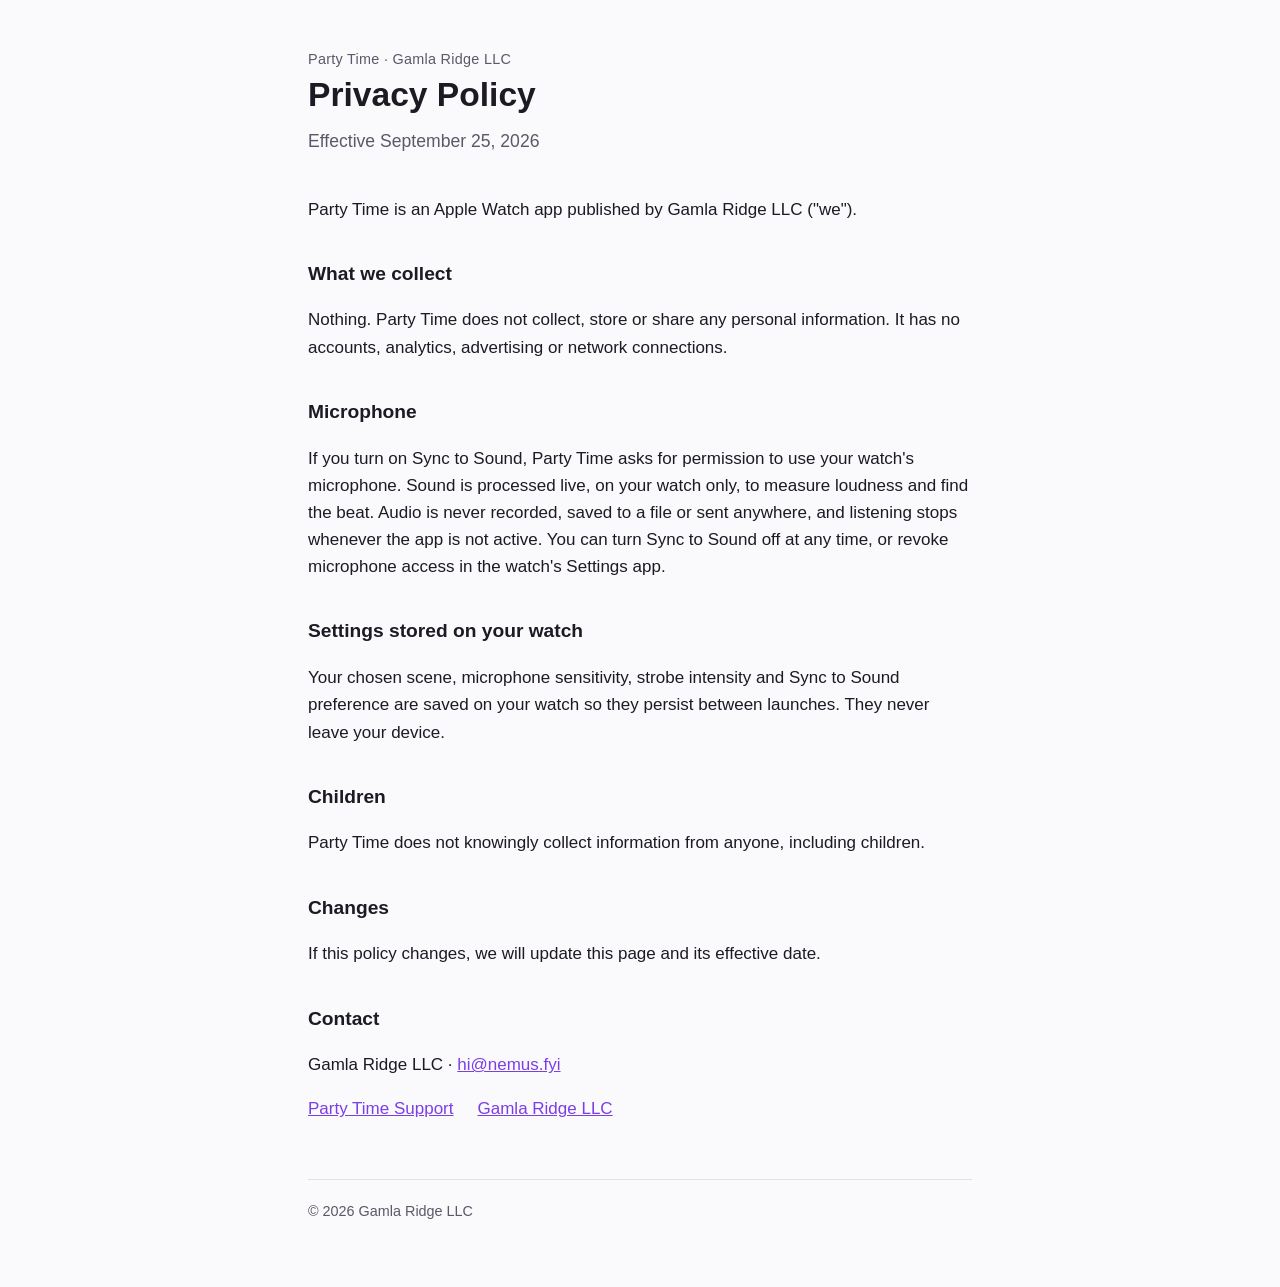
==== party-time/privacy.html @ 7db636b5 "Add Gamla Ridge LLC site with Party Time support and privacy pages Co-Authored-By: Claude Opus 5.5 <" ====
<!doctype html>
<html lang="en">
<head>
  <meta charset="utf-8">
  <meta name="viewport" content="width=device-width, initial-scale=1">
  <title>Party Time — Privacy Policy</title>
  <meta name="description" content="Privacy policy for Party Time by Gamla Ridge LLC.">
  <link rel="stylesheet" href="../style.css">
</head>
<body>
  <main>
    <header>
      <p class="eyebrow">Party Time · Gamla Ridge LLC</p>
      <h1>Privacy Policy</h1>
      <p class="lede">Effective September 25, 2026</p>
    </header>

    <p>Party Time is an Apple Watch app published by Gamla Ridge LLC ("we").</p>

    <h2>What we collect</h2>
    <p>Nothing. Party Time does not collect, store or share any personal information. It has no accounts, analytics, advertising or network connections.</p>

    <h2>Microphone</h2>
    <p>If you turn on Sync to Sound, Party Time asks for permission to use your watch's microphone. Sound is processed live, on your watch only, to measure loudness and find the beat. Audio is never recorded, saved to a file or sent anywhere, and listening stops whenever the app is not active. You can turn Sync to Sound off at any time, or revoke microphone access in the watch's Settings app.</p>

    <h2>Settings stored on your watch</h2>
    <p>Your chosen scene, microphone sensitivity, strobe intensity and Sync to Sound preference are saved on your watch so they persist between launches. They never leave your device.</p>

    <h2>Children</h2>
    <p>Party Time does not knowingly collect information from anyone, including children.</p>

    <h2>Changes</h2>
    <p>If this policy changes, we will update this page and its effective date.</p>

    <h2>Contact</h2>
    <p>Gamla Ridge LLC · <a href="mailto:hi@nemus.fyi">hi@nemus.fyi</a></p>

    <div class="links">
      <a href="./">Party Time Support</a>
      <a href="../">Gamla Ridge LLC</a>
    </div>

    <footer>© 2026 Gamla Ridge LLC</footer>
  </main>
</body>
</html>
---- style.css ----
:root {
  --ink: #1d1a24;
  --muted: #5d5868;
  --line: #e4e0ea;
  --ground: #faf9fc;
  --card: #ffffff;
  --accent: #7b3fe4;
  color-scheme: light;
}

@media (prefers-color-scheme: dark) {
  :root {
    --ink: #f1eef6;
    --muted: #aaa4b6;
    --line: #2e2a37;
    --ground: #131118;
    --card: #1b1822;
    --accent: #b894ff;
    color-scheme: dark;
  }
}

* { box-sizing: border-box; }

body {
  margin: 0;
  background: var(--ground);
  color: var(--ink);
  font: 17px/1.6 -apple-system, BlinkMacSystemFont, "Segoe UI", Roboto, Helvetica, Arial, sans-serif;
}

main {
  max-width: 44rem;
  margin: 0 auto;
  padding: 3rem 1.25rem 4rem;
}

header { margin-bottom: 2.5rem; }

.eyebrow {
  margin: 0 0 0.25rem;
  color: var(--muted);
  font-size: 0.9rem;
  letter-spacing: 0.02em;
}

h1 { margin: 0; font-size: 2.1rem; line-height: 1.2; }
h2 { margin: 2.25rem 0 0.5rem; font-size: 1.2rem; }
p, li { color: var(--ink); }
.lede { color: var(--muted); font-size: 1.1rem; margin-top: 0.75rem; }

a { color: var(--accent); }

.card {
  display: flex;
  gap: 1rem;
  align-items: center;
  padding: 1rem;
  border: 1px solid var(--line);
  border-radius: 14px;
  background: var(--card);
  text-decoration: none;
  color: inherit;
}

.card img { width: 64px; height: 64px; border-radius: 50%; flex: none; }
.card strong { display: block; font-size: 1.1rem; }
.card span { color: var(--muted); }

.links { display: flex; flex-wrap: wrap; gap: 0.5rem 1.5rem; margin-top: 1rem; }

footer {
  margin-top: 3.5rem;
  padding-top: 1.25rem;
  border-top: 1px solid var(--line);
  color: var(--muted);
  font-size: 0.9rem;
}
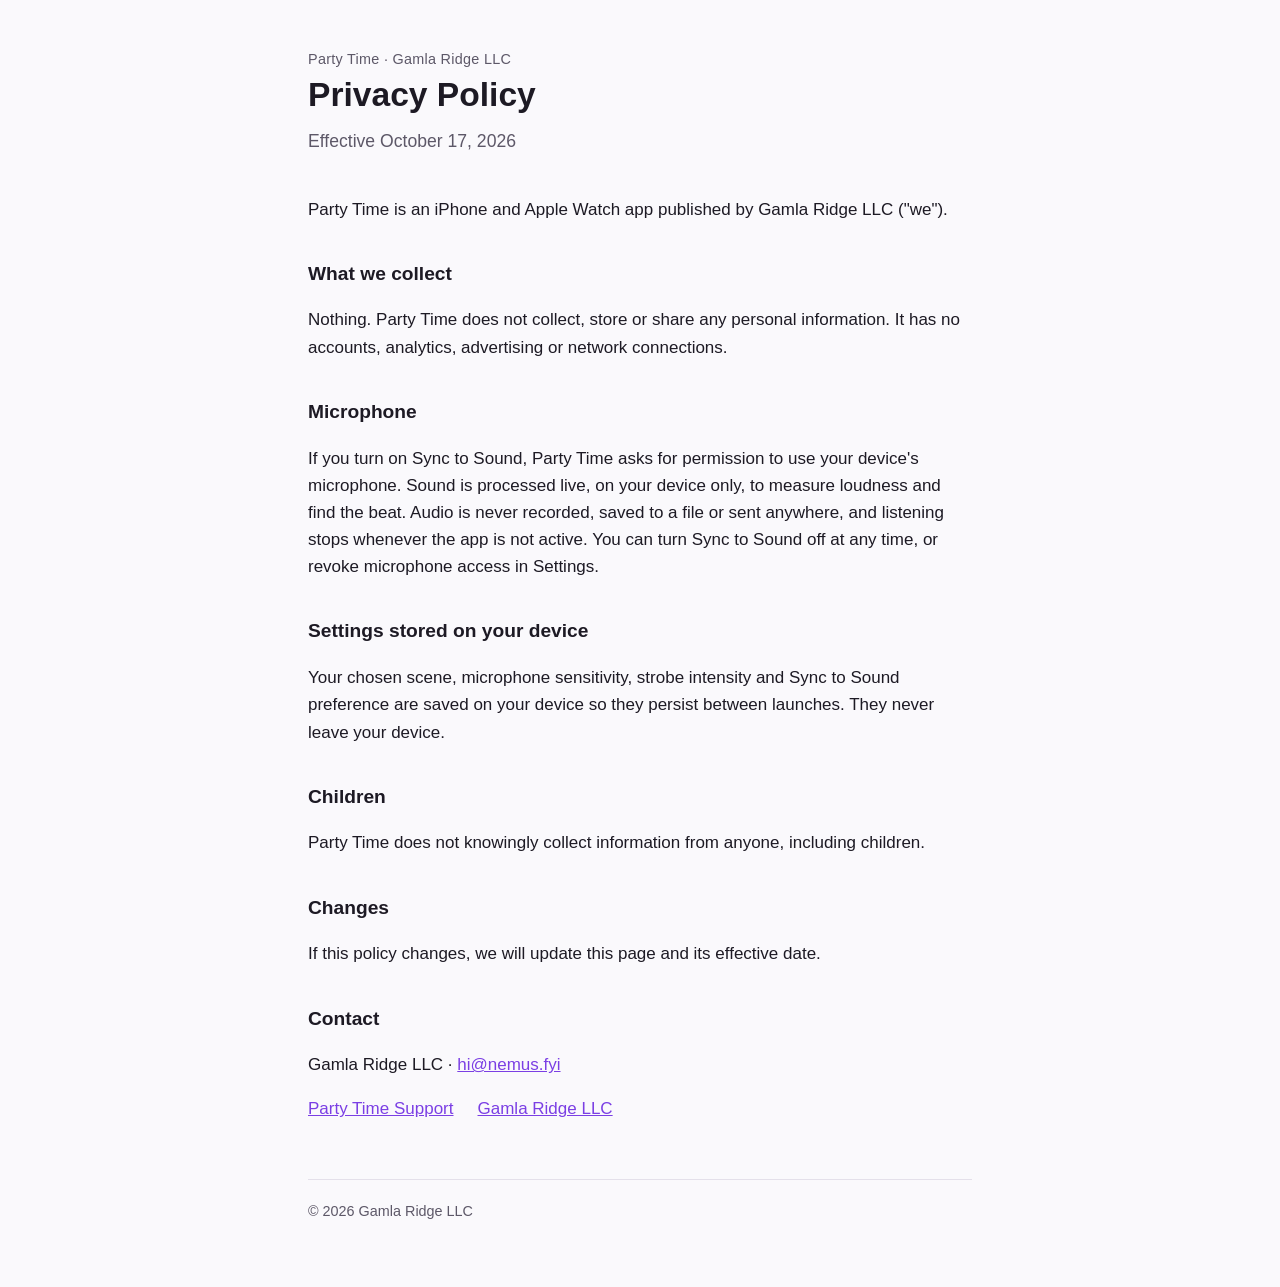
==== commit d02315d3: "Update Party Time support and privacy for iPhone release" ====
--- a/party-time/privacy.html
+++ b/party-time/privacy.html
@@ -12,19 +12,19 @@
     <header>
       <p class="eyebrow">Party Time · Gamla Ridge LLC</p>
       <h1>Privacy Policy</h1>
-      <p class="lede">Effective September 25, 2026</p>
+      <p class="lede">Effective October 17, 2026</p>
     </header>
 
-    <p>Party Time is an Apple Watch app published by Gamla Ridge LLC ("we").</p>
+    <p>Party Time is an iPhone and Apple Watch app published by Gamla Ridge LLC ("we").</p>
 
     <h2>What we collect</h2>
     <p>Nothing. Party Time does not collect, store or share any personal information. It has no accounts, analytics, advertising or network connections.</p>
 
     <h2>Microphone</h2>
-    <p>If you turn on Sync to Sound, Party Time asks for permission to use your watch's microphone. Sound is processed live, on your watch only, to measure loudness and find the beat. Audio is never recorded, saved to a file or sent anywhere, and listening stops whenever the app is not active. You can turn Sync to Sound off at any time, or revoke microphone access in the watch's Settings app.</p>
+    <p>If you turn on Sync to Sound, Party Time asks for permission to use your device's microphone. Sound is processed live, on your device only, to measure loudness and find the beat. Audio is never recorded, saved to a file or sent anywhere, and listening stops whenever the app is not active. You can turn Sync to Sound off at any time, or revoke microphone access in Settings.</p>
 
-    <h2>Settings stored on your watch</h2>
-    <p>Your chosen scene, microphone sensitivity, strobe intensity and Sync to Sound preference are saved on your watch so they persist between launches. They never leave your device.</p>
+    <h2>Settings stored on your device</h2>
+    <p>Your chosen scene, microphone sensitivity, strobe intensity and Sync to Sound preference are saved on your device so they persist between launches. They never leave your device.</p>
 
     <h2>Children</h2>
     <p>Party Time does not knowingly collect information from anyone, including children.</p>
